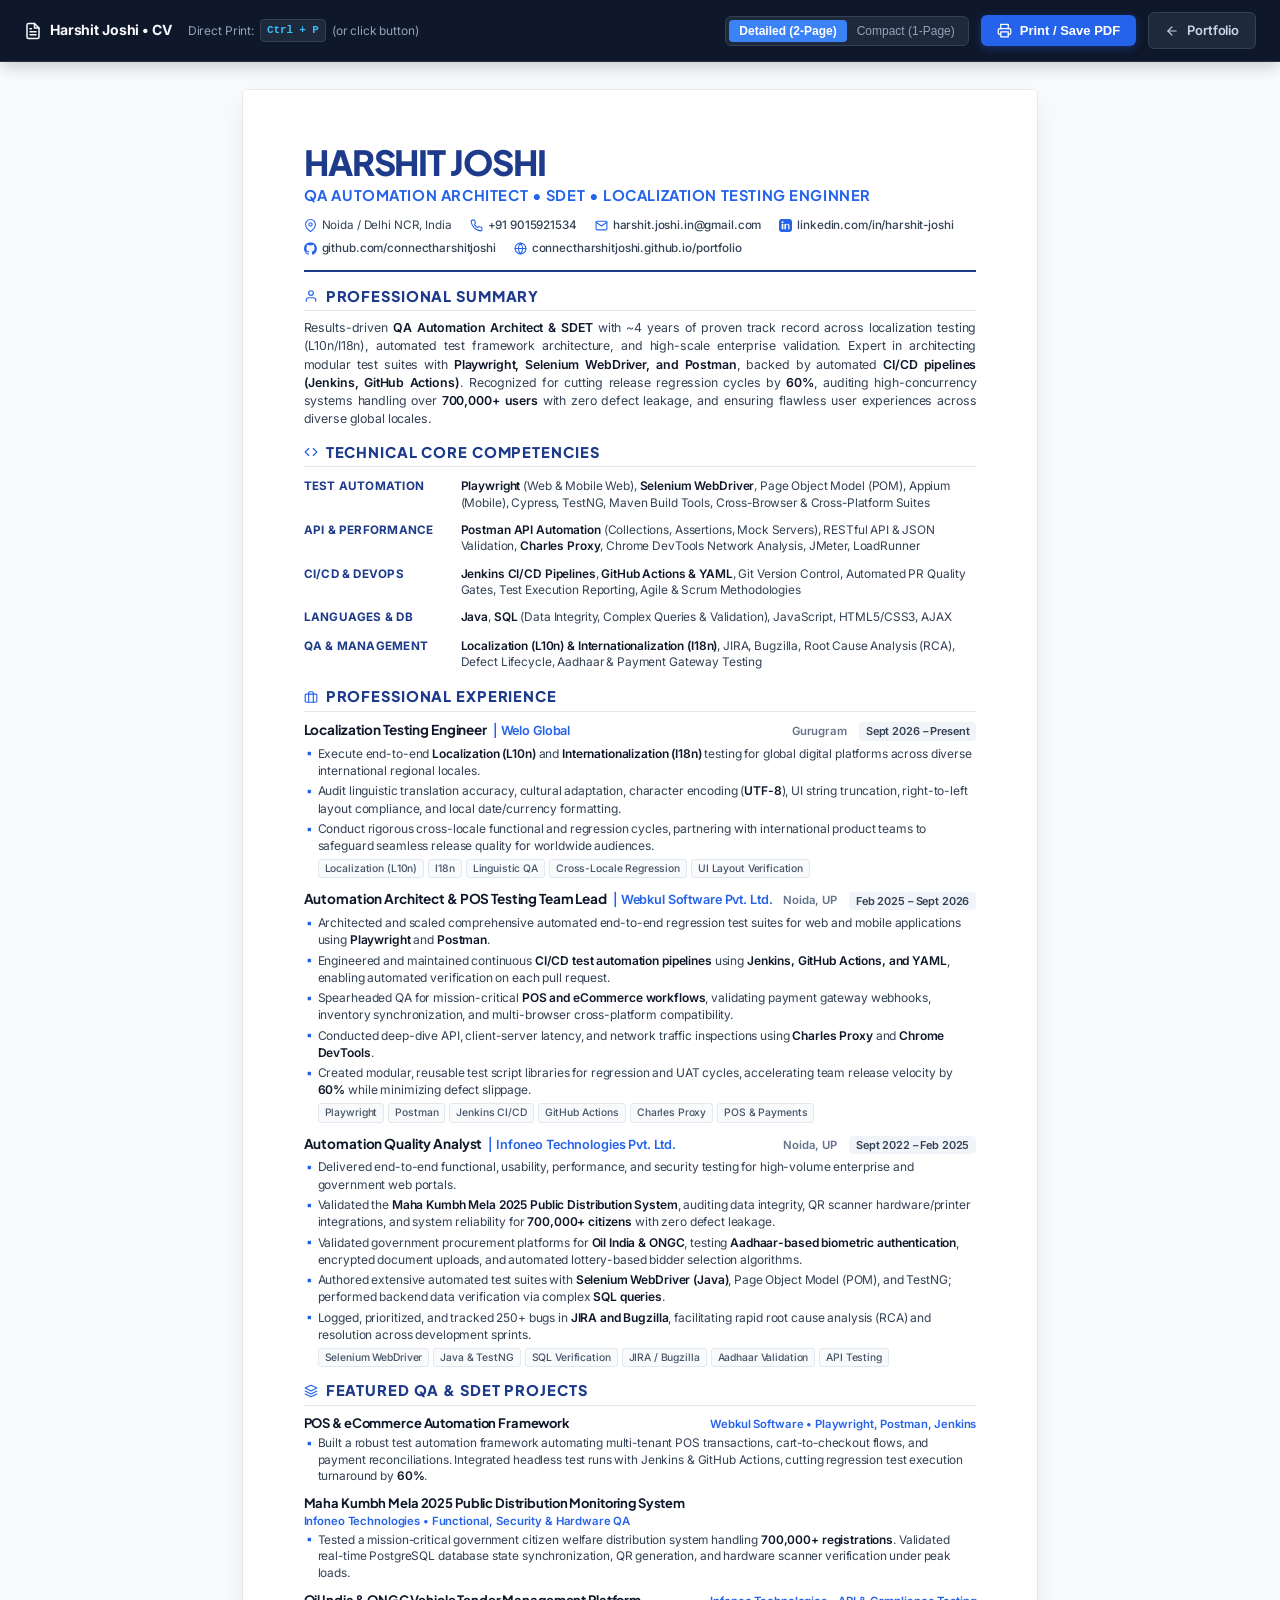
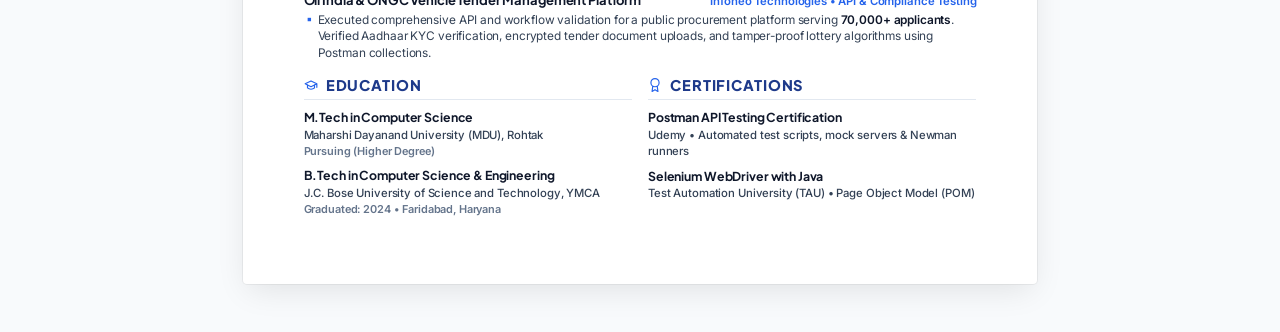
==== cv.html @ 1a663087 "added cv.html" ====
<!DOCTYPE html>
<html lang="en">
<head>
    <meta charset="UTF-8">
    <meta name="viewport" content="width=device-width, initial-scale=1.0">
    <title>Harshit Joshi - CV | QA Automation Architect & SDET</title>
    <meta name="description" content="Curriculum Vitae of Harshit Joshi - QA Automation Architect and SDET specializing in Playwright, Selenium, Postman, CI/CD, SQL, and Localization Testing.">
    
    <!-- Google Fonts for Web Preview -->
    <link rel="preconnect" href="https://fonts.googleapis.com">
    <link rel="preconnect" href="https://fonts.gstatic.com" crossorigin>
    <link href="https://fonts.googleapis.com/css2?family=Inter:wght@300;400;500;600;700;800&family=Plus+Jakarta+Sans:wght@600;700;800&display=swap" rel="stylesheet">

    <style>
        /* ==========================================================================
           ROOT VARIABLES & BASE RESETS
           ========================================================================== */
        :root {
            --primary: #1e3a8a;          /* Deep classic navy */
            --primary-light: #2563eb;    /* Vibrant professional blue */
            --primary-subtle: #eff6ff;   /* Soft ice blue tint */
            --text-main: #0f172a;        /* High-contrast slate black */
            --text-secondary: #334155;   /* Neutral slate */
            --text-muted: #64748b;       /* Muted slate for meta/dates */
            --border-light: #e2e8f0;     /* Subtle divider */
            --border-accent: #93c5fd;    /* Light blue border */
            --bg-page: #ffffff;
            --tag-bg: #f1f5f9;
            --tag-text: #1e293b;
            --font-main: 'Inter', -apple-system, BlinkMacSystemFont, "Segoe UI", Roboto, Helvetica, Arial, sans-serif;
            --font-heading: 'Plus Jakarta Sans', 'Inter', -apple-system, sans-serif;
        }

        * {
            margin: 0;
            padding: 0;
            box-sizing: border-box;
            -webkit-print-color-adjust: exact !important;
            print-color-adjust: exact !important;
        }

        body {
            font-family: var(--font-main);
            color: var(--text-main);
            background-color: #f8fafc;
            line-height: 1.48;
            font-size: 9.75pt;
            letter-spacing: -0.01em;
            -webkit-font-smoothing: antialiased;
        }

        a {
            color: inherit;
            text-decoration: none;
            transition: color 0.15s ease;
        }

        a:hover {
            color: var(--primary-light);
        }

        /* ==========================================================================
           SCREEN FLOATING ACTION BAR (HIDDEN IN PRINT)
           ========================================================================== */
        .no-print {
            display: block;
        }

        .action-bar {
            position: sticky;
            top: 0;
            z-index: 1000;
            background: #0f172a;
            color: #ffffff;
            padding: 12px 24px;
            display: flex;
            align-items: center;
            justify-content: space-between;
            box-shadow: 0 4px 16px rgba(0, 0, 0, 0.2);
            border-bottom: 1px solid rgba(255, 255, 255, 0.1);
        }

        .action-bar-left {
            display: flex;
            align-items: center;
            gap: 16px;
        }

        .action-bar-title {
            font-weight: 700;
            font-size: 14px;
            display: flex;
            align-items: center;
            gap: 8px;
            color: #f8fafc;
        }

        .action-bar-hint {
            font-size: 12px;
            color: #94a3b8;
            display: flex;
            align-items: center;
            gap: 6px;
        }

        .action-bar-hint kbd {
            background: #1e293b;
            color: #38bdf8;
            padding: 2px 6px;
            border-radius: 4px;
            border: 1px solid #334155;
            font-family: monospace;
            font-size: 11px;
            font-weight: 600;
        }

        .action-bar-actions {
            display: flex;
            align-items: center;
            gap: 12px;
        }

        .btn-action {
            display: inline-flex;
            align-items: center;
            gap: 8px;
            padding: 8px 16px;
            font-size: 13px;
            font-weight: 600;
            border-radius: 6px;
            cursor: pointer;
            border: none;
            transition: all 0.2s ease;
            text-decoration: none;
        }

        .btn-print {
            background: #2563eb;
            color: #ffffff;
            box-shadow: 0 2px 8px rgba(37, 99, 235, 0.35);
        }

        .btn-print:hover {
            background: #1d4ed8;
            transform: translateY(-1px);
        }

        .btn-secondary {
            background: #1e293b;
            color: #cbd5e1;
            border: 1px solid #334155;
        }

        .btn-secondary:hover {
            background: #334155;
            color: #ffffff;
        }

        /* Layout Mode Switcher */
        .layout-switcher {
            display: inline-flex;
            background: #1e293b;
            padding: 3px;
            border-radius: 6px;
            border: 1px solid #334155;
        }

        .layout-btn {
            background: transparent;
            color: #94a3b8;
            border: none;
            padding: 4px 10px;
            font-size: 12px;
            font-weight: 500;
            border-radius: 4px;
            cursor: pointer;
            transition: all 0.2s;
        }

        .layout-btn.active {
            background: #3b82f6;
            color: #ffffff;
            font-weight: 600;
        }

        /* ==========================================================================
           CV CONTAINER & PAPER WRAPPER (SCREEN DISPLAY)
           ========================================================================== */
        .cv-wrapper {
            max-width: 210mm;
            margin: 28px auto 48px auto;
            background: var(--bg-page);
            box-shadow: 0 10px 30px -5px rgba(0, 0, 0, 0.1), 0 0 0 1px rgba(0, 0, 0, 0.05);
            border-radius: 4px;
            padding: 14mm 16mm;
            position: relative;
        }

        /* ==========================================================================
           CV HEADER
           ========================================================================== */
        header.cv-header {
            border-bottom: 2px solid var(--primary);
            padding-bottom: 12px;
            margin-bottom: 14px;
        }

        .header-top {
            display: flex;
            justify-content: space-between;
            align-items: baseline;
            flex-wrap: wrap;
            gap: 8px;
        }

        .candidate-name {
            font-family: var(--font-heading);
            font-size: 26pt;
            font-weight: 800;
            color: var(--primary);
            letter-spacing: -0.03em;
            line-height: 1.1;
        }

        .candidate-title {
            font-family: var(--font-heading);
            font-size: 11pt;
            font-weight: 700;
            color: var(--primary-light);
            text-transform: uppercase;
            letter-spacing: 0.04em;
            margin-top: 4px;
        }

        /* Contact Details Grid */
        .contact-grid {
            display: flex;
            flex-wrap: wrap;
            gap: 6px 18px;
            margin-top: 10px;
            font-size: 8.75pt;
            color: var(--text-secondary);
        }

        .contact-item {
            display: inline-flex;
            align-items: center;
            gap: 5px;
        }

        .contact-item svg {
            width: 13px;
            height: 13px;
            color: var(--primary-light);
            flex-shrink: 0;
        }

        .contact-item a {
            color: var(--text-secondary);
            font-weight: 500;
        }

        .contact-item a:hover {
            color: var(--primary-light);
            text-decoration: underline;
        }

        /* ==========================================================================
           SECTION STYLES
           ========================================================================== */
        .cv-section {
            margin-bottom: 13px;
            break-inside: auto;
        }

        .cv-section.avoid-break {
            break-inside: avoid;
            page-break-inside: avoid;
        }

        .section-header {
            display: flex;
            align-items: center;
            gap: 8px;
            margin-bottom: 8px;
            padding-bottom: 3px;
            border-bottom: 1.5px solid var(--border-light);
            break-after: avoid;
            page-break-after: avoid;
        }

        .section-header h2 {
            font-family: var(--font-heading);
            font-size: 11pt;
            font-weight: 800;
            color: var(--primary);
            text-transform: uppercase;
            letter-spacing: 0.06em;
            display: flex;
            align-items: center;
            gap: 6px;
        }

        .section-header svg {
            width: 14px;
            height: 14px;
            color: var(--primary-light);
        }

        /* Professional Summary */
        .summary-text {
            font-size: 9.25pt;
            color: var(--text-secondary);
            line-height: 1.48;
            text-align: justify;
        }

        .summary-text strong {
            color: var(--text-main);
            font-weight: 600;
        }

        /* ==========================================================================
           TECHNICAL SKILLS MATRIX
           ========================================================================== */
        .skills-table {
            display: flex;
            flex-direction: column;
            gap: 5px;
            font-size: 8.9pt;
        }

        .skill-row {
            display: grid;
            grid-template-columns: 145px 1fr;
            align-items: baseline;
            gap: 12px;
            padding: 3px 0;
        }

        .skill-category {
            font-weight: 700;
            color: var(--primary);
            font-size: 8.75pt;
            text-transform: uppercase;
            letter-spacing: 0.02em;
        }

        .skill-list {
            color: var(--text-secondary);
            line-height: 1.38;
        }

        .skill-list span.highlight {
            font-weight: 600;
            color: var(--text-main);
        }

        /* ==========================================================================
           WORK EXPERIENCE ENTRIES
           ========================================================================== */
        .experience-list {
            display: flex;
            flex-direction: column;
            gap: 11px;
        }

        .experience-card {
            break-inside: avoid;
            page-break-inside: avoid;
        }

        .job-header {
            display: flex;
            justify-content: space-between;
            align-items: baseline;
            flex-wrap: wrap;
            margin-bottom: 2px;
        }

        .job-title-group {
            display: flex;
            align-items: baseline;
            gap: 6px;
            flex-wrap: wrap;
        }

        .job-role {
            font-size: 10.2pt;
            font-weight: 700;
            color: var(--text-main);
            font-family: var(--font-heading);
        }

        .job-company {
            font-size: 9.5pt;
            font-weight: 600;
            color: var(--primary-light);
        }

        .job-meta {
            display: flex;
            align-items: center;
            gap: 12px;
            font-size: 8.5pt;
            font-weight: 600;
            color: var(--text-muted);
        }

        .job-date {
            background: #f1f5f9;
            padding: 1px 7px;
            border-radius: 4px;
            color: #334155;
            font-size: 8.2pt;
        }

        .bullet-list {
            list-style: none;
            padding-left: 0;
            margin-top: 4px;
            display: flex;
            flex-direction: column;
            gap: 3.5px;
        }

        .bullet-list li {
            position: relative;
            padding-left: 14px;
            font-size: 9pt;
            color: var(--text-secondary);
            line-height: 1.42;
        }

        .bullet-list li::before {
            content: "▪";
            position: absolute;
            left: 2px;
            top: -0.5px;
            color: var(--primary-light);
            font-size: 9pt;
        }

        .bullet-list li strong {
            color: var(--text-main);
            font-weight: 600;
        }

        .tech-pill-strip {
            display: flex;
            flex-wrap: wrap;
            gap: 4px;
            margin-top: 5px;
            padding-left: 14px;
        }

        .tech-pill {
            background: #f8fafc;
            border: 1px solid #e2e8f0;
            padding: 1px 6px;
            border-radius: 3px;
            font-size: 7.75pt;
            font-weight: 500;
            color: #475569;
        }

        /* ==========================================================================
           KEY PROJECTS
           ========================================================================== */
        .projects-list {
            display: flex;
            flex-direction: column;
            gap: 9px;
        }

        .project-card {
            break-inside: avoid;
            page-break-inside: avoid;
        }

        .project-header {
            display: flex;
            justify-content: space-between;
            align-items: baseline;
            margin-bottom: 2px;
            flex-wrap: wrap;
        }

        .project-title {
            font-size: 9.75pt;
            font-weight: 700;
            color: var(--text-main);
            font-family: var(--font-heading);
            display: inline-flex;
            align-items: center;
            gap: 6px;
        }

        .project-client {
            font-size: 8.5pt;
            font-weight: 600;
            color: var(--primary-light);
        }

        .project-desc {
            font-size: 8.9pt;
            color: var(--text-secondary);
            line-height: 1.4;
            padding-left: 14px;
            position: relative;
        }

        .project-desc::before {
            content: "▪";
            position: absolute;
            left: 2px;
            top: -0.5px;
            color: var(--primary-light);
            font-size: 9pt;
        }

        .project-desc strong {
            color: var(--text-main);
            font-weight: 600;
        }

        /* ==========================================================================
           TWO COLUMN SPLIT: EDUCATION & CERTIFICATIONS
           ========================================================================== */
        .two-col-grid {
            display: grid;
            grid-template-columns: 1fr 1fr;
            gap: 16px;
            break-inside: avoid;
            page-break-inside: avoid;
        }

        .edu-item, .cert-item {
            margin-bottom: 7px;
        }

        .edu-item:last-child, .cert-item:last-child {
            margin-bottom: 0;
        }

        .edu-degree, .cert-name {
            font-size: 9.25pt;
            font-weight: 700;
            color: var(--text-main);
            font-family: var(--font-heading);
        }

        .edu-school, .cert-issuer {
            font-size: 8.5pt;
            color: var(--text-secondary);
            font-weight: 500;
        }

        .edu-year {
            font-size: 8.2pt;
            color: var(--text-muted);
            font-weight: 600;
        }

        /* Subtle Page Break Indicator for multi-page print */
        .page-break {
            break-before: page;
            page-break-before: always;
        }

        /* ==========================================================================
           COMPACT MODE (TOGGLED VIA SCREEN BUTTON)
           ========================================================================== */
        body.compact-mode {
            font-size: 9pt;
            line-height: 1.38;
        }

        body.compact-mode .cv-wrapper {
            padding: 10mm 14mm;
        }

        body.compact-mode .candidate-name {
            font-size: 22pt;
        }

        body.compact-mode .cv-section {
            margin-bottom: 9px;
        }

        body.compact-mode .experience-list {
            gap: 8px;
        }

        body.compact-mode .projects-list {
            gap: 6px;
        }

        body.compact-mode .bullet-list {
            gap: 2px;
        }

        body.compact-mode .tech-pill-strip {
            display: none;
        }

        /* ==========================================================================
           PRINT MEDIA OPTIMIZATIONS (@media print)
           ========================================================================== */
        @page {
            size: A4 portrait;
            margin: 10mm 12mm 10mm 12mm;
        }

        @media print {
            body {
                background: #ffffff !important;
                color: #0f172a !important;
                font-size: 9.35pt;
                line-height: 1.4;
                margin: 0 !important;
                padding: 0 !important;
            }

            .no-print,
            .action-bar {
                display: none !important;
            }

            .cv-wrapper {
                max-width: 100% !important;
                margin: 0 !important;
                padding: 0 !important;
                box-shadow: none !important;
                border-radius: 0 !important;
                background: #ffffff !important;
            }

            header.cv-header {
                border-bottom: 2px solid #1e3a8a !important;
                padding-bottom: 10px;
                margin-bottom: 12px;
            }

            .candidate-name {
                color: #1e3a8a !important;
                font-size: 24pt !important;
            }

            .candidate-title {
                color: #2563eb !important;
                font-size: 10.5pt !important;
            }

            .section-header h2 {
                color: #1e3a8a !important;
                font-size: 10.5pt !important;
            }

            .section-header {
                border-bottom: 1.5px solid #cbd5e1 !important;
                break-after: avoid;
                page-break-after: avoid;
            }

            .job-role, .project-title, .edu-degree, .cert-name {
                color: #0f172a !important;
            }

            .job-company, .project-client {
                color: #1d4ed8 !important;
            }

            .contact-item a {
                color: #334155 !important;
                text-decoration: none !important;
            }

            .contact-item svg,
            .section-header svg {
                color: #2563eb !important;
            }

            .job-date {
                background: #f1f5f9 !important;
                color: #1e293b !important;
            }

            .tech-pill {
                background: #f8fafc !important;
                border: 1px solid #cbd5e1 !important;
                color: #334155 !important;
            }

            /* Prevent awkward splits on individual items only */
            .experience-card,
            .project-card,
            .two-col-grid,
            .skills-table,
            .skill-row,
            .job-header {
                break-inside: avoid;
                page-break-inside: avoid;
            }

            /* Natural clean break before Projects / Education if needed */
            .print-page-break {
                break-before: page;
                page-break-before: always;
            }
        }
    </style>
</head>
<body>

    <!-- ==========================================================================
         TOP FLOATING ACTION BAR (HIDDEN IN PRINT)
         ========================================================================== -->
    <aside class="action-bar no-print" aria-label="Print Toolbar">
        <div class="action-bar-left">
            <div class="action-bar-title">
                <svg width="18" height="18" viewBox="0 0 24 24" fill="none" stroke="currentColor" stroke-width="2" stroke-linecap="round" stroke-linejoin="round">
                    <path d="M14 2H6a2 2 0 0 0-2 2v16a2 2 0 0 0 2 2h12a2 2 0 0 0 2-2V8z"></path>
                    <polyline points="14 2 14 8 20 8"></polyline>
                    <line x1="16" y1="13" x2="8" y2="13"></line>
                    <line x1="16" y1="17" x2="8" y2="17"></line>
                    <polyline points="10 9 9 9 8 9"></polyline>
                </svg>
                Harshit Joshi • CV
            </div>
            <div class="action-bar-hint">
                <span>Direct Print:</span> <kbd>Ctrl + P</kbd> <span>(or click button)</span>
            </div>
        </div>

        <div class="action-bar-actions">
            <!-- Layout Switcher -->
            <div class="layout-switcher" title="Toggle layout density">
                <button class="layout-btn active" id="btnDetailed" onclick="setLayout('detailed')">Detailed (2-Page)</button>
                <button class="layout-btn" id="btnCompact" onclick="setLayout('compact')">Compact (1-Page)</button>
            </div>

            <!-- Print Button -->
            <button class="btn-action btn-print" onclick="window.print()" title="Print CV or Save to PDF">
                <svg width="15" height="15" viewBox="0 0 24 24" fill="none" stroke="currentColor" stroke-width="2" stroke-linecap="round" stroke-linejoin="round">
                    <polyline points="6 9 6 2 18 2 18 9"></polyline>
                    <path d="M6 18H4a2 2 0 0 1-2-2v-5a2 2 0 0 1 2-2h16a2 2 0 0 1 2 2v5a2 2 0 0 1-2 2h-2"></path>
                    <rect x="6" y="14" width="12" height="8"></rect>
                </svg>
                Print / Save PDF
            </button>

            <!-- Back to Portfolio Link -->
            <a href="index.html" class="btn-action btn-secondary" title="Return to interactive website">
                <svg width="14" height="14" viewBox="0 0 24 24" fill="none" stroke="currentColor" stroke-width="2" stroke-linecap="round" stroke-linejoin="round">
                    <line x1="19" y1="12" x2="5" y2="12"></line>
                    <polyline points="12 19 5 12 12 5"></polyline>
                </svg>
                Portfolio
            </a>
        </div>
    </aside>

    <!-- ==========================================================================
         MAIN CV DOCUMENT CONTAINER
         ========================================================================== -->
    <main class="cv-wrapper" id="cvContent">

        <!-- HEADER SECTION -->
        <header class="cv-header">
            <div class="header-top">
                <div>
                    <h1 class="candidate-name">HARSHIT JOSHI</h1>
                    <div class="candidate-title">QA Automation Architect &bull; SDET &bull; Localization Testing Enginner</div>
                </div>
            </div>

            <!-- Contact Grid -->
            <div class="contact-grid">
                <!-- Location -->
                <div class="contact-item">
                    <svg viewBox="0 0 24 24" fill="none" stroke="currentColor" stroke-width="2" stroke-linecap="round" stroke-linejoin="round">
                        <path d="M21 10c0 7-9 13-9 13s-9-6-9-13a9 9 0 0 1 18 0z"></path>
                        <circle cx="12" cy="10" r="3"></circle>
                    </svg>
                    <span>Noida / Delhi NCR, India</span>
                </div>

                <!-- Phone -->
                <div class="contact-item">
                    <svg viewBox="0 0 24 24" fill="none" stroke="currentColor" stroke-width="2" stroke-linecap="round" stroke-linejoin="round">
                        <path d="M22 16.92v3a2 2 0 0 1-2.18 2 19.79 19.79 0 0 1-8.63-3.07 19.5 19.5 0 0 1-6-6 19.79 19.79 0 0 1-3.07-8.67A2 2 0 0 1 4.11 2h3a2 2 0 0 1 2 1.72 12.84 12.84 0 0 0 .7 2.81 2 2 0 0 1-.45 2.11L8.09 9.91a16 16 0 0 0 6 6l1.27-1.27a2 2 0 0 1 2.11-.45 12.84 12.84 0 0 0 2.81.7A2 2 0 0 1 22 16.92z"></path>
                    </svg>
                    <a href="tel:+919015921534">+91 9015921534</a>
                </div>

                <!-- Email -->
                <div class="contact-item">
                    <svg viewBox="0 0 24 24" fill="none" stroke="currentColor" stroke-width="2" stroke-linecap="round" stroke-linejoin="round">
                        <path d="M4 4h16c1.1 0 2 .9 2 2v12c0 1.1-.9 2-2 2H4c-1.1 0-2-.9-2-2V6c0-1.1.9-2 2-2z"></path>
                        <polyline points="22,6 12,13 2,6"></polyline>
                    </svg>
                    <a href="mailto:harshit.joshi.in@gmail.com">harshit.joshi.in@gmail.com</a>
                </div>

                <!-- LinkedIn -->
                <div class="contact-item">
                    <svg viewBox="0 0 24 24" fill="currentColor">
                        <path d="M19 0h-14c-2.761 0-5 2.239-5 5v14c0 2.761 2.239 5 5 5h14c2.762 0 5-2.239 5-5v-14c0-2.761-2.238-5-5-5zm-11 19h-3v-10h3v10zm-1.5-11.268c-.966 0-1.75-.79-1.75-1.764s.784-1.764 1.75-1.764 1.75.79 1.75 1.764-.783 1.764-1.75 1.764zm13.5 11.268h-3v-5.604c0-1.337-.027-3.063-1.868-3.063-1.868 0-2.154 1.46-2.154 2.969v5.698h-3v-10h2.881v1.367h.041c.401-.76 1.379-1.562 2.837-1.562 3.036 0 3.6 2.007 3.6 4.618v5.577z"/>
                    </svg>
                    <a href="https://www.linkedin.com/in/harshit-joshi-140aa0217/" target="_blank">linkedin.com/in/harshit-joshi</a>
                </div>

                <!-- GitHub -->
                <div class="contact-item">
                    <svg viewBox="0 0 24 24" fill="currentColor">
                        <path d="M12 .297c-6.63 0-12 5.373-12 12 0 5.303 3.438 9.8 8.205 11.385.6.113.82-.258.82-.577 0-.285-.01-1.04-.015-2.04-3.338.724-4.042-1.61-4.042-1.61-.546-1.387-1.333-1.757-1.333-1.757-1.089-.745.084-.729.084-.729 1.205.084 1.84 1.237 1.84 1.237 1.07 1.835 2.809 1.304 3.495.997.108-.776.418-1.305.762-1.604-2.665-.305-5.466-1.334-5.466-5.931 0-1.31.469-2.381 1.236-3.221-.135-.303-.54-1.524.105-3.176 0 0 1.005-.322 3.3 1.23a11.48 11.48 0 0 1 3.003-.404c1.02.005 2.045.138 3.003.404 2.28-1.552 3.285-1.23 3.285-1.23.645 1.653.24 2.874.12 3.176.765.84 1.23 1.911 1.23 3.221 0 4.61-2.805 5.625-5.475 5.921.429.372.81 1.102.81 2.222 0 1.606-.015 2.896-.015 3.286 0 .315.21.69.825.57 4.765-1.585 8.2-6.082 8.2-11.385 0-6.627-5.373-12-12-12"/>
                    </svg>
                    <a href="https://github.com/connectharshitjoshi" target="_blank">github.com/connectharshitjoshi</a>
                </div>

                <!-- Portfolio -->
                <div class="contact-item">
                    <svg viewBox="0 0 24 24" fill="none" stroke="currentColor" stroke-width="2" stroke-linecap="round" stroke-linejoin="round">
                        <circle cx="12" cy="12" r="10"></circle>
                        <line x1="2" y1="12" x2="22" y2="12"></line>
                        <path d="M12 2a15.3 15.3 0 0 1 4 10 15.3 15.3 0 0 1-4 10 15.3 15.3 0 0 1-4-10 15.3 15.3 0 0 1 4-10z"></path>
                    </svg>
                    <a href="https://connectharshitjoshi.github.io/portfolio/" target="_blank">connectharshitjoshi.github.io/portfolio</a>
                </div>
            </div>
        </header>

        <!-- SECTION: PROFESSIONAL SUMMARY -->
        <section class="cv-section avoid-break">
            <div class="section-header">
                <svg viewBox="0 0 24 24" fill="none" stroke="currentColor" stroke-width="2" stroke-linecap="round" stroke-linejoin="round">
                    <path d="M20 21v-2a4 4 0 0 0-4-4H8a4 4 0 0 0-4 4v2"></path>
                    <circle cx="12" cy="7" r="4"></circle>
                </svg>
                <h2>Professional Summary</h2>
            </div>
            <p class="summary-text">
                Results-driven <strong>QA Automation Architect &amp; SDET</strong> with ~4 years of proven track record across localization testing (L10n/I18n), automated test framework architecture, and high-scale enterprise validation. Expert in architecting modular test suites with <strong>Playwright, Selenium WebDriver, and Postman</strong>, backed by automated <strong>CI/CD pipelines (Jenkins, GitHub Actions)</strong>. Recognized for cutting release regression cycles by <strong>60%</strong>, auditing high-concurrency systems handling over <strong>700,000+ users</strong> with zero defect leakage, and ensuring flawless user experiences across diverse global locales.
            </p>
        </section>

        <!-- SECTION: TECHNICAL SKILLS MATRIX -->
        <section class="cv-section avoid-break">
            <div class="section-header">
                <svg viewBox="0 0 24 24" fill="none" stroke="currentColor" stroke-width="2" stroke-linecap="round" stroke-linejoin="round">
                    <polyline points="16 18 22 12 16 6"></polyline>
                    <polyline points="8 6 2 12 8 18"></polyline>
                </svg>
                <h2>Technical Core Competencies</h2>
            </div>
            <div class="skills-table">
                <div class="skill-row">
                    <div class="skill-category">Test Automation</div>
                    <div class="skill-list">
                        <span class="highlight">Playwright</span> (Web &amp; Mobile Web), <span class="highlight">Selenium WebDriver</span>, Page Object Model (POM), Appium (Mobile), Cypress, TestNG, Maven Build Tools, Cross-Browser &amp; Cross-Platform Suites
                    </div>
                </div>
                <div class="skill-row">
                    <div class="skill-category">API &amp; Performance</div>
                    <div class="skill-list">
                        <span class="highlight">Postman API Automation</span> (Collections, Assertions, Mock Servers), RESTful API &amp; JSON Validation, <span class="highlight">Charles Proxy</span>, Chrome DevTools Network Analysis, JMeter, LoadRunner
                    </div>
                </div>
                <div class="skill-row">
                    <div class="skill-category">CI/CD &amp; DevOps</div>
                    <div class="skill-list">
                        <span class="highlight">Jenkins CI/CD Pipelines</span>, <span class="highlight">GitHub Actions &amp; YAML</span>, Git Version Control, Automated PR Quality Gates, Test Execution Reporting, Agile &amp; Scrum Methodologies
                    </div>
                </div>
                <div class="skill-row">
                    <div class="skill-category">Languages &amp; DB</div>
                    <div class="skill-list">
                        <span class="highlight">Java</span>, <span class="highlight">SQL</span> (Data Integrity, Complex Queries &amp; Validation), JavaScript, HTML5/CSS3, AJAX
                    </div>
                </div>
                <div class="skill-row">
                    <div class="skill-category">QA &amp; Management</div>
                    <div class="skill-list">
                        <span class="highlight">Localization (L10n) &amp; Internationalization (I18n)</span>, JIRA, Bugzilla, Root Cause Analysis (RCA), Defect Lifecycle, Aadhaar &amp; Payment Gateway Testing
                    </div>
                </div>
            </div>
        </section>

        <!-- SECTION: PROFESSIONAL EXPERIENCE -->
        <section class="cv-section">
            <div class="section-header">
                <svg viewBox="0 0 24 24" fill="none" stroke="currentColor" stroke-width="2" stroke-linecap="round" stroke-linejoin="round">
                    <rect x="2" y="7" width="20" height="14" rx="2" ry="2"></rect>
                    <path d="M16 21V5a2 2 0 0 0-2-2h-4a2 2 0 0 0-2 2v16"></path>
                </svg>
                <h2>Professional Experience</h2>
            </div>

            <div class="experience-list">
                <!-- Role 1: Welo Global -->
                <div class="experience-card">
                    <div class="job-header">
                        <div class="job-title-group">
                            <span class="job-role">Localization Testing Engineer</span>
                            <span class="job-company">| Welo Global</span>
                        </div>
                        <div class="job-meta">
                            <span>Gurugram</span>
                            <span class="job-date">Sept 2026 – Present</span>
                        </div>
                    </div>
                    <ul class="bullet-list">
                        <li>Execute end-to-end <strong>Localization (L10n)</strong> and <strong>Internationalization (I18n)</strong> testing for global digital platforms across diverse international regional locales.</li>
                        <li>Audit linguistic translation accuracy, cultural adaptation, character encoding (<strong>UTF-8</strong>), UI string truncation, right-to-left layout compliance, and local date/currency formatting.</li>
                        <li>Conduct rigorous cross-locale functional and regression cycles, partnering with international product teams to safeguard seamless release quality for worldwide audiences.</li>
                    </ul>
                    <div class="tech-pill-strip">
                        <span class="tech-pill">Localization (L10n)</span>
                        <span class="tech-pill">I18n</span>
                        <span class="tech-pill">Linguistic QA</span>
                        <span class="tech-pill">Cross-Locale Regression</span>
                        <span class="tech-pill">UI Layout Verification</span>
                    </div>
                </div>

                <!-- Role 2: Webkul Software -->
                <div class="experience-card">
                    <div class="job-header">
                        <div class="job-title-group">
                            <span class="job-role">Automation Architect &amp; POS Testing Team Lead</span>
                            <span class="job-company">| Webkul Software Pvt. Ltd.</span>
                        </div>
                        <div class="job-meta">
                            <span>Noida, UP</span>
                            <span class="job-date">Feb 2025 – Sept 2026</span>
                        </div>
                    </div>
                    <ul class="bullet-list">
                        <li>Architected and scaled comprehensive automated end-to-end regression test suites for web and mobile applications using <strong>Playwright</strong> and <strong>Postman</strong>.</li>
                        <li>Engineered and maintained continuous <strong>CI/CD test automation pipelines</strong> using <strong>Jenkins, GitHub Actions, and YAML</strong>, enabling automated verification on each pull request.</li>
                        <li>Spearheaded QA for mission-critical <strong>POS and eCommerce workflows</strong>, validating payment gateway webhooks, inventory synchronization, and multi-browser cross-platform compatibility.</li>
                        <li>Conducted deep-dive API, client-server latency, and network traffic inspections using <strong>Charles Proxy</strong> and <strong>Chrome DevTools</strong>.</li>
                        <li>Created modular, reusable test script libraries for regression and UAT cycles, accelerating team release velocity by <strong>60%</strong> while minimizing defect slippage.</li>
                    </ul>
                    <div class="tech-pill-strip">
                        <span class="tech-pill">Playwright</span>
                        <span class="tech-pill">Postman</span>
                        <span class="tech-pill">Jenkins CI/CD</span>
                        <span class="tech-pill">GitHub Actions</span>
                        <span class="tech-pill">Charles Proxy</span>
                        <span class="tech-pill">POS &amp; Payments</span>
                    </div>
                </div>

                <!-- Role 3: Infoneo Technologies -->
                <div class="experience-card">
                    <div class="job-header">
                        <div class="job-title-group">
                            <span class="job-role">Automation Quality Analyst</span>
                            <span class="job-company">| Infoneo Technologies Pvt. Ltd.</span>
                        </div>
                        <div class="job-meta">
                            <span>Noida, UP</span>
                            <span class="job-date">Sept 2022 – Feb 2025</span>
                        </div>
                    </div>
                    <ul class="bullet-list">
                        <li>Delivered end-to-end functional, usability, performance, and security testing for high-volume enterprise and government web portals.</li>
                        <li>Validated the <strong>Maha Kumbh Mela 2025 Public Distribution System</strong>, auditing data integrity, QR scanner hardware/printer integrations, and system reliability for <strong>700,000+ citizens</strong> with zero defect leakage.</li>
                        <li>Validated government procurement platforms for <strong>Oil India &amp; ONGC</strong>, testing <strong>Aadhaar-based biometric authentication</strong>, encrypted document uploads, and automated lottery-based bidder selection algorithms.</li>
                        <li>Authored extensive automated test suites with <strong>Selenium WebDriver (Java)</strong>, Page Object Model (POM), and TestNG; performed backend data verification via complex <strong>SQL queries</strong>.</li>
                        <li>Logged, prioritized, and tracked 250+ bugs in <strong>JIRA and Bugzilla</strong>, facilitating rapid root cause analysis (RCA) and resolution across development sprints.</li>
                    </ul>
                    <div class="tech-pill-strip">
                        <span class="tech-pill">Selenium WebDriver</span>
                        <span class="tech-pill">Java &amp; TestNG</span>
                        <span class="tech-pill">SQL Verification</span>
                        <span class="tech-pill">JIRA / Bugzilla</span>
                        <span class="tech-pill">Aadhaar Validation</span>
                        <span class="tech-pill">API Testing</span>
                    </div>
                </div>
            </div>
        </section>

        <!-- SECTION: FEATURED ENGINEERING PROJECTS -->
        <section class="cv-section">
            <div class="section-header">
                <svg viewBox="0 0 24 24" fill="none" stroke="currentColor" stroke-width="2" stroke-linecap="round" stroke-linejoin="round">
                    <polygon points="12 2 2 7 12 12 22 7 12 2"></polygon>
                    <polyline points="2 17 12 22 22 17"></polyline>
                    <polyline points="2 12 12 17 22 12"></polyline>
                </svg>
                <h2>Featured QA &amp; SDET Projects</h2>
            </div>

            <div class="projects-list">
                <!-- Project 1 -->
                <div class="project-card">
                    <div class="project-header">
                        <span class="project-title">POS &amp; eCommerce Automation Framework</span>
                        <span class="project-client">Webkul Software &bull; Playwright, Postman, Jenkins</span>
                    </div>
                    <p class="project-desc">
                        Built a robust test automation framework automating multi-tenant POS transactions, cart-to-checkout flows, and payment reconciliations. Integrated headless test runs with Jenkins &amp; GitHub Actions, cutting regression test execution turnaround by <strong>60%</strong>.
                    </p>
                </div>

                <!-- Project 2 -->
                <div class="project-card">
                    <div class="project-header">
                        <span class="project-title">Maha Kumbh Mela 2025 Public Distribution Monitoring System</span>
                        <span class="project-client">Infoneo Technologies &bull; Functional, Security &amp; Hardware QA</span>
                    </div>
                    <p class="project-desc">
                        Tested a mission-critical government citizen welfare distribution system handling <strong>700,000+ registrations</strong>. Validated real-time PostgreSQL database state synchronization, QR generation, and hardware scanner verification under peak loads.
                    </p>
                </div>

                <!-- Project 3 -->
                <div class="project-card">
                    <div class="project-header">
                        <span class="project-title">Oil India &amp; ONGC Vehicle Tender Management Platform</span>
                        <span class="project-client">Infoneo Technologies &bull; API &amp; Compliance Testing</span>
                    </div>
                    <p class="project-desc">
                        Executed comprehensive API and workflow validation for a public procurement platform serving <strong>70,000+ applicants</strong>. Verified Aadhaar KYC verification, encrypted tender document uploads, and tamper-proof lottery algorithms using Postman collections.
                    </p>
                </div>
            </div>
        </section>

        <!-- SECTION: EDUCATION & CERTIFICATIONS (2 COLUMN GRID) -->
        <section class="cv-section avoid-break">
            <div class="two-col-grid">
                <!-- Education Column -->
                <div>
                    <div class="section-header">
                        <svg viewBox="0 0 24 24" fill="none" stroke="currentColor" stroke-width="2" stroke-linecap="round" stroke-linejoin="round">
                            <path d="M22 10v6M2 10l10-5 10 5-10 5z"></path>
                            <path d="M6 12v5c3 3 9 3 12 0v-5"></path>
                        </svg>
                        <h2>Education</h2>
                    </div>
                    <div class="edu-item">
                        <div class="edu-degree">M.Tech in Computer Science</div>
                        <div class="edu-school">Maharshi Dayanand University (MDU), Rohtak</div>
                        <div class="edu-year">Pursuing (Higher Degree)</div>
                    </div>
                    <div class="edu-item">
                        <div class="edu-degree">B.Tech in Computer Science &amp; Engineering</div>
                        <div class="edu-school">J.C. Bose University of Science and Technology, YMCA</div>
                        <div class="edu-year">Graduated: 2024 &bull; Faridabad, Haryana</div>
                    </div>
                </div>

                <!-- Certifications Column -->
                <div>
                    <div class="section-header">
                        <svg viewBox="0 0 24 24" fill="none" stroke="currentColor" stroke-width="2" stroke-linecap="round" stroke-linejoin="round">
                            <circle cx="12" cy="8" r="7"></circle>
                            <polyline points="8.21 13.89 7 23 12 20 17 23 15.79 13.88"></polyline>
                        </svg>
                        <h2>Certifications</h2>
                    </div>
                    <div class="cert-item">
                        <div class="cert-name">Postman API Testing Certification</div>
                        <div class="cert-issuer">Udemy &bull; Automated test scripts, mock servers &amp; Newman runners</div>
                    </div>
                    <div class="cert-item">
                        <div class="cert-name">Selenium WebDriver with Java</div>
                        <div class="cert-issuer">Test Automation University (TAU) &bull; Page Object Model (POM)</div>
                    </div>
                </div>
            </div>
        </section>

    </main>

    <!-- Interactive Script for layout switcher & print triggers -->
    <script>
        function setLayout(mode) {
            const body = document.body;
            const btnDetailed = document.getElementById('btnDetailed');
            const btnCompact = document.getElementById('btnCompact');

            if (mode === 'compact') {
                body.classList.add('compact-mode');
                btnCompact.classList.add('active');
                btnDetailed.classList.remove('active');
            } else {
                body.classList.remove('compact-mode');
                btnDetailed.classList.add('active');
                btnCompact.classList.remove('active');
            }
        }

        // Keyboard Shortcut Listener for Ctrl+P / Cmd+P
        window.addEventListener('keydown', function(e) {
            if ((e.ctrlKey || e.metaKey) && (e.key === 'p' || e.key === 'P')) {
                // Browser native print will fire, standard @media print applies
            }
        });
    </script>
</body>
</html>
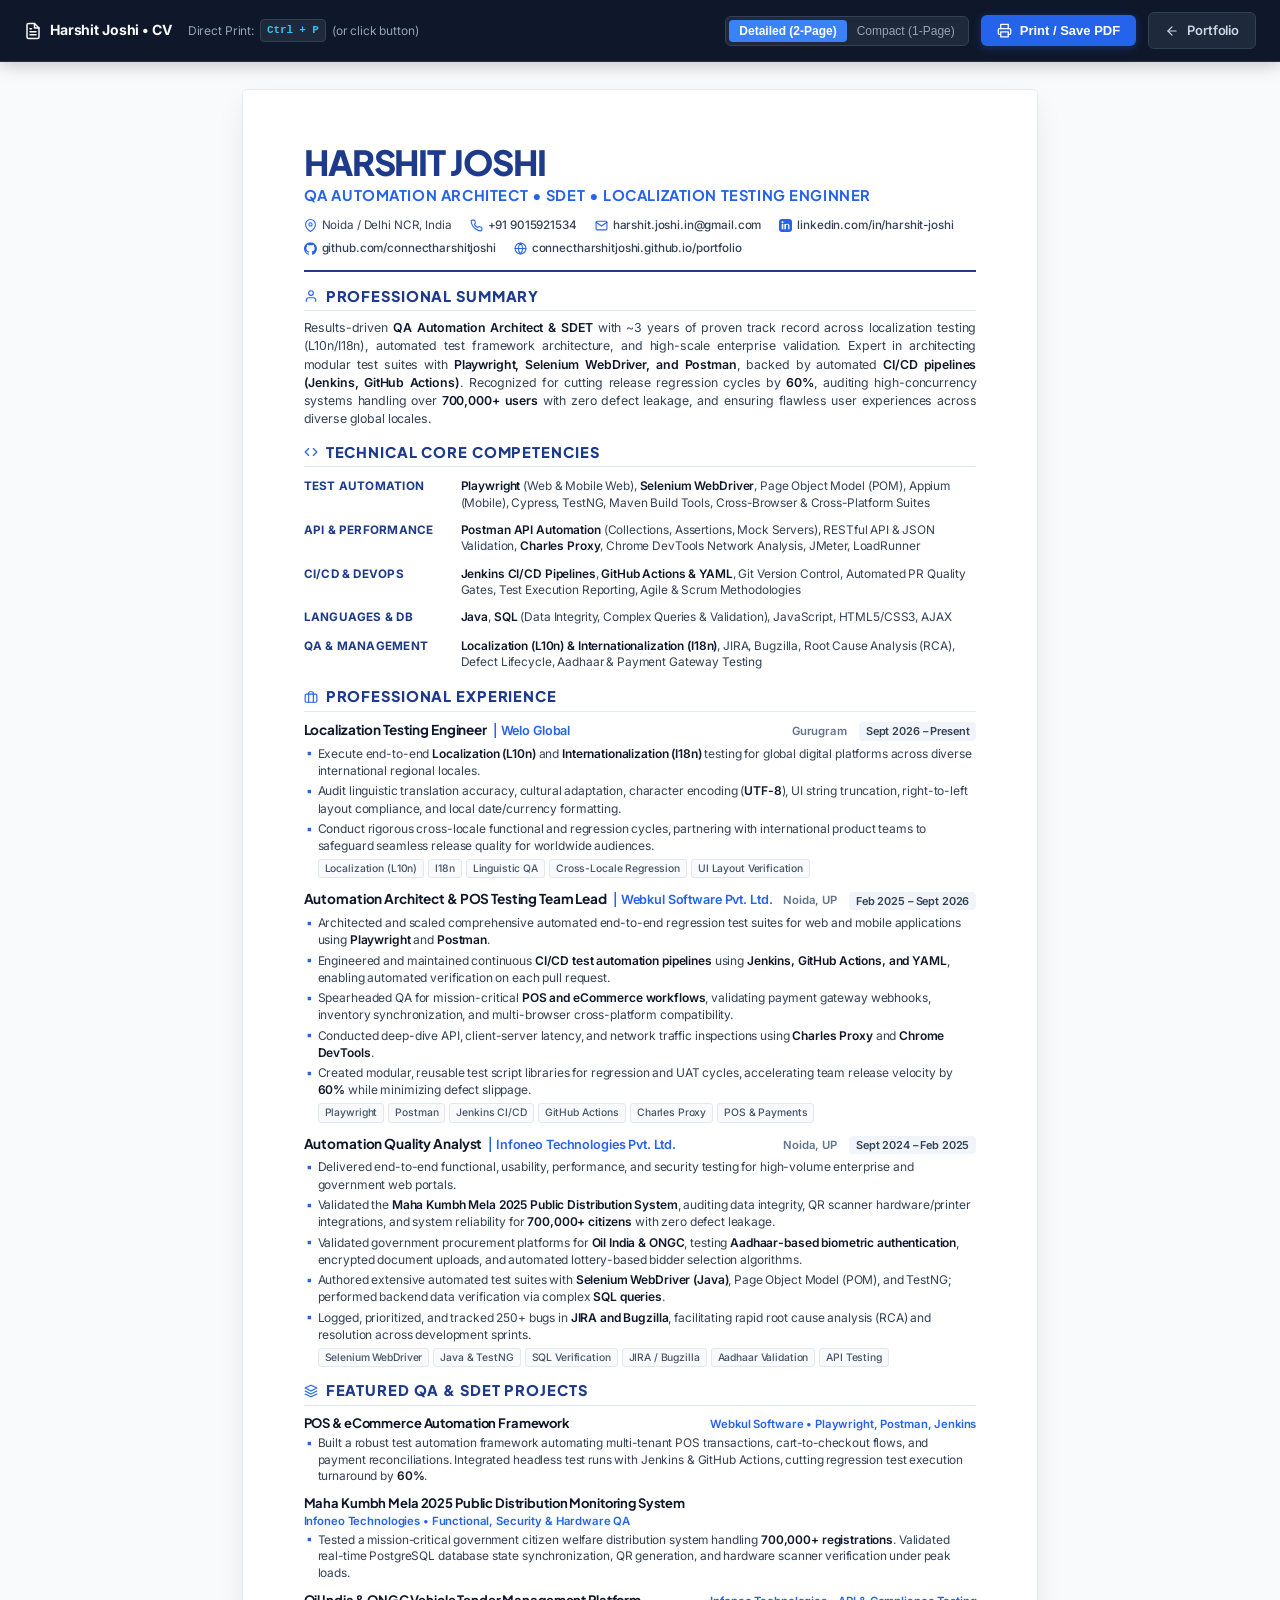
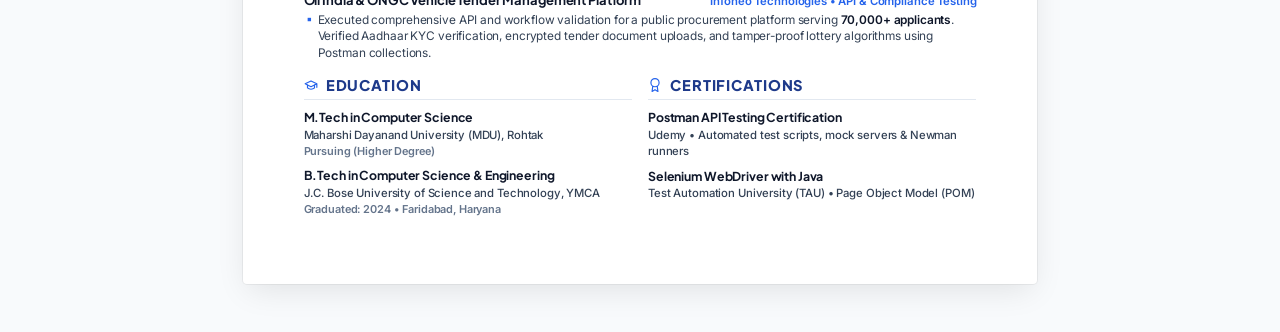
==== commit 7b0d629f: "updated cv.html" ====
--- a/cv.html
+++ b/cv.html
@@ -841,7 +841,7 @@
                 <h2>Professional Summary</h2>
             </div>
             <p class="summary-text">
-                Results-driven <strong>QA Automation Architect &amp; SDET</strong> with ~4 years of proven track record across localization testing (L10n/I18n), automated test framework architecture, and high-scale enterprise validation. Expert in architecting modular test suites with <strong>Playwright, Selenium WebDriver, and Postman</strong>, backed by automated <strong>CI/CD pipelines (Jenkins, GitHub Actions)</strong>. Recognized for cutting release regression cycles by <strong>60%</strong>, auditing high-concurrency systems handling over <strong>700,000+ users</strong> with zero defect leakage, and ensuring flawless user experiences across diverse global locales.
+                Results-driven <strong>QA Automation Architect &amp; SDET</strong> with ~3 years of proven track record across localization testing (L10n/I18n), automated test framework architecture, and high-scale enterprise validation. Expert in architecting modular test suites with <strong>Playwright, Selenium WebDriver, and Postman</strong>, backed by automated <strong>CI/CD pipelines (Jenkins, GitHub Actions)</strong>. Recognized for cutting release regression cycles by <strong>60%</strong>, auditing high-concurrency systems handling over <strong>700,000+ users</strong> with zero defect leakage, and ensuring flawless user experiences across diverse global locales.
             </p>
         </section>
 
@@ -963,7 +963,7 @@
                         </div>
                         <div class="job-meta">
                             <span>Noida, UP</span>
-                            <span class="job-date">Sept 2022 – Feb 2025</span>
+                            <span class="job-date">Sept 2024 – Feb 2025</span>
                         </div>
                     </div>
                     <ul class="bullet-list">
